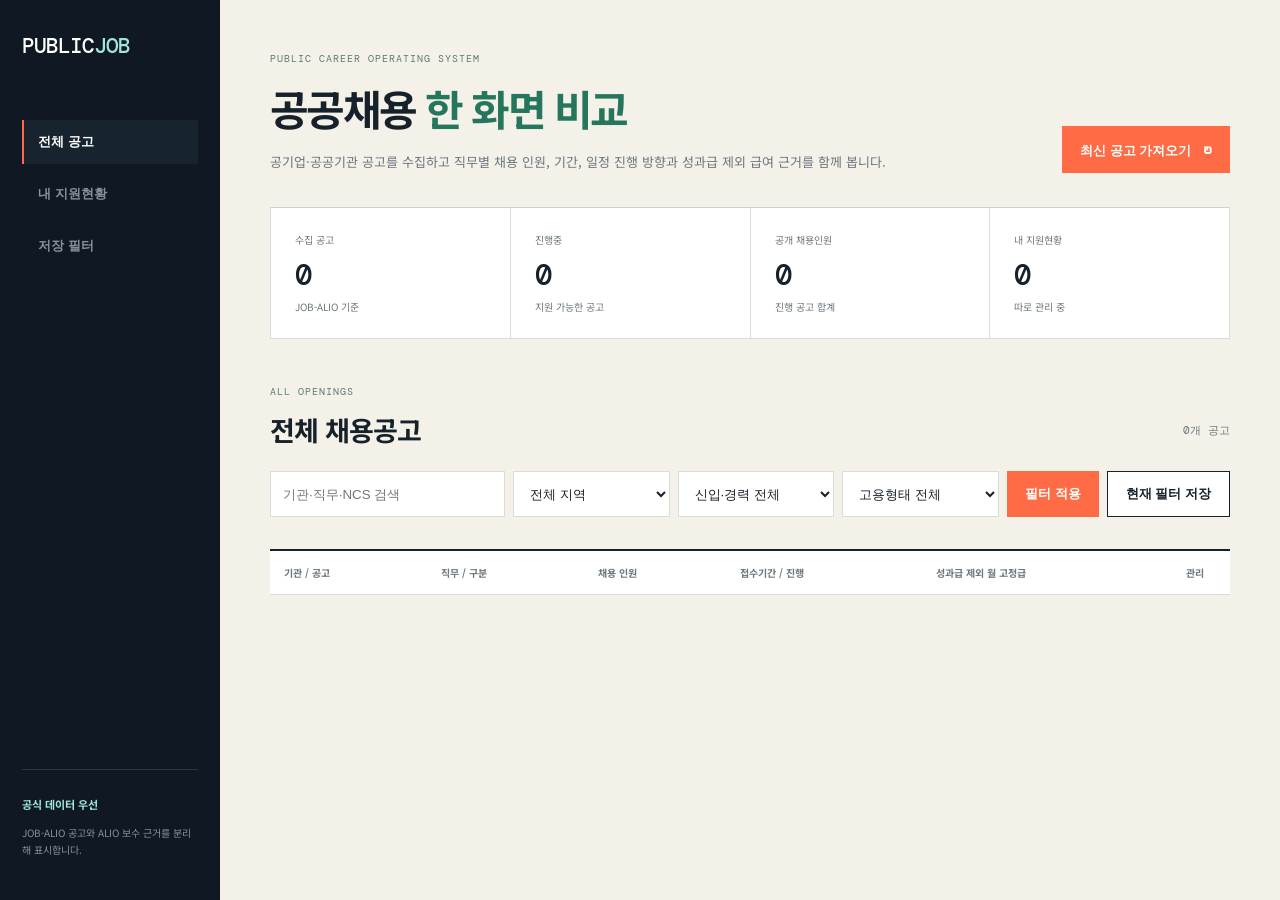
==== templates/index.html @ 454e5772 "feat: build public sector job application dashboard" ====
<!doctype html><html lang="ko"><head><meta charset="utf-8"><meta name="viewport" content="width=device-width,initial-scale=1"><title>공공채용 OS</title><link rel="stylesheet" href="/static/style.css"></head><body>
<aside class="sidebar"><a class="logo" href="#">PUBLIC<span>JOB</span></a><nav><button class="nav active" data-view="all">전체 공고</button><button class="nav" data-view="applied">내 지원현황</button><button class="nav" data-view="filters">저장 필터</button></nav><div class="source-note"><b>공식 데이터 우선</b><p>JOB-ALIO 공고와 ALIO 보수 근거를 분리해 표시합니다.</p></div></aside>
<main><header><div><p class="kicker">PUBLIC CAREER OPERATING SYSTEM</p><h1>공공채용 <em>한 화면 비교</em></h1><p>공기업·공공기관 공고를 수집하고 직무별 채용 인원, 기간, 일정 진행 방향과 성과급 제외 급여 근거를 함께 봅니다.</p></div><button id="sync" class="primary">최신 공고 가져오기 <span>↻</span></button></header>
<section class="stats"><article><small>수집 공고</small><strong id="stat-total">0</strong><span>JOB-ALIO 기준</span></article><article><small>진행중</small><strong id="stat-active">0</strong><span>지원 가능한 공고</span></article><article><small>공개 채용인원</small><strong id="stat-headcount">0</strong><span>진행 공고 합계</span></article><article><small>내 지원현황</small><strong id="stat-applied">0</strong><span>따로 관리 중</span></article></section>
<section class="workspace"><div class="section-head"><div><p class="kicker" id="view-kicker">ALL OPENINGS</p><h2 id="view-title">전체 채용공고</h2></div><p id="result-count">0개 공고</p></div>
<form id="search-form" class="filters"><input name="q" placeholder="기관·직무·NCS 검색"><select name="location"><option value="">전체 지역</option><option>서울</option><option>경기</option><option>인천</option><option>대전</option><option>부산</option><option>충남</option><option>경남</option></select><select name="hire_type"><option value="">신입·경력 전체</option><option>신입</option><option>경력</option><option>신입+경력</option></select><select name="employment_type"><option value="">고용형태 전체</option><option>정규직</option><option>무기계약직</option><option>비정규직</option><option>청년인턴(체험형)</option></select><button>필터 적용</button><button type="button" id="save-filter" class="ghost">현재 필터 저장</button></form>
<div id="saved-filters" class="saved-filters" hidden></div>
<div class="table-wrap"><table><thead><tr><th>기관 / 공고</th><th>직무 / 구분</th><th>채용 인원</th><th>접수기간 / 진행</th><th>성과급 제외 월 고정급</th><th>관리</th></tr></thead><tbody id="jobs"></tbody></table><div id="empty" class="empty" hidden><b>표시할 공고가 없습니다.</b><p>최신 공고를 가져오거나 필터 조건을 변경하세요.</p></div></div>
</section></main>
<div id="drawer-backdrop" class="backdrop" hidden></div><aside id="drawer" class="drawer" aria-hidden="true"><button id="close-drawer" class="close">×</button><div id="drawer-content"></div></aside>
<div id="toast" class="toast" hidden></div>
<script src="/static/app.js"></script></body></html>
---- static/style.css ----
@import url('https://fonts.googleapis.com/css2?family=DM+Mono:wght@400;500&family=Noto+Sans+KR:wght@400;500;700;800&display=swap');
:root{--navy:#101923;--navy2:#192531;--paper:#f4f1e9;--white:#fff;--ink:#17212a;--muted:#6d777e;--cyan:#9de7df;--orange:#ff6b45;--line:#d9ddd9;--green:#26765d}*{box-sizing:border-box}body{margin:0;background:var(--paper);color:var(--ink);font-family:'Noto Sans KR',sans-serif}.sidebar{position:fixed;inset:0 auto 0 0;width:220px;background:var(--navy);color:white;padding:32px 22px;display:flex;flex-direction:column;z-index:5}.logo{color:white;text-decoration:none;font:500 21px 'DM Mono';letter-spacing:-1px}.logo span{color:var(--cyan)}nav{margin-top:60px;display:grid;gap:8px}.nav{border:0;background:transparent;color:#84919b;text-align:left;padding:13px 14px;border-left:2px solid transparent;cursor:pointer;font-weight:700}.nav.active{color:white;border-color:var(--orange);background:#17232e}.source-note{margin-top:auto;border-top:1px solid #2b3843;padding-top:20px}.source-note b{font-size:11px;color:var(--cyan)}.source-note p{font-size:10px;line-height:1.7;color:#83919b}main{margin-left:220px;padding:0 50px 70px;max-width:1600px}header{padding:52px 0 34px;display:flex;justify-content:space-between;align-items:flex-end;border-bottom:1px solid #cfd3cf}.kicker{font:10px 'DM Mono';letter-spacing:.1em;color:#5a7b74;margin:0 0 12px}h1{font-size:42px;letter-spacing:-.06em;margin:0}h1 em{font-style:normal;color:var(--green)}header>div>p:last-child{font-size:13px;color:var(--muted);margin:13px 0 0;max-width:700px;line-height:1.7}.primary,.filters button{border:0;background:var(--orange);color:white;padding:13px 18px;font-weight:800;cursor:pointer;min-height:44px}.primary span{font-size:18px;margin-left:8px}.primary:disabled{opacity:.55;cursor:wait}.stats{display:grid;grid-template-columns:repeat(4,1fr);border:1px solid var(--line);border-width:0 1px 1px 0}.stats article{background:white;padding:24px;border-left:1px solid var(--line);position:relative}.stats small,.stats span{display:block;color:var(--muted);font-size:10px}.stats strong{display:block;font:500 29px 'DM Mono';margin:9px 0 5px}.workspace{padding-top:46px}.section-head{display:flex;align-items:end;justify-content:space-between}.section-head h2{font-size:27px;margin:0;letter-spacing:-.04em}.section-head>p{font:11px 'DM Mono';color:var(--muted)}.filters{display:grid;grid-template-columns:1.5fr repeat(3,1fr) auto auto;gap:8px;margin:22px 0 16px}.filters input,.filters select{border:1px solid var(--line);background:white;padding:12px;color:var(--ink);min-width:0}.filters .ghost{background:white;color:var(--ink);border:1px solid var(--ink)}.saved-filters{display:flex;gap:8px;flex-wrap:wrap;margin-bottom:16px}.filter-chip{border:1px solid #bbc5c0;background:#e8ece7;padding:8px 11px;font-size:11px;cursor:pointer}.filter-chip i{color:var(--orange);font-style:normal;margin-left:7px}.table-wrap{background:white;border-top:2px solid var(--ink);overflow-x:auto}table{width:100%;border-collapse:collapse;min-width:1000px}th{text-align:left;font-size:10px;color:var(--muted);padding:14px;border-bottom:1px solid var(--line)}td{padding:18px 14px;border-bottom:1px solid #eaebe8;vertical-align:top;font-size:12px}td:first-child{width:30%}.org{font-size:10px;color:var(--green);font-weight:800}.title{display:block;color:var(--ink);font-size:14px;font-weight:800;line-height:1.5;margin-top:5px;text-decoration:none}.meta{color:var(--muted);font-size:10px;margin-top:5px}.tags{display:flex;gap:5px;flex-wrap:wrap}.tag{background:#edf1ed;padding:4px 6px;font-size:10px}.headcount{font:500 19px 'DM Mono'}.timeline{font-size:11px;white-space:nowrap}.d-day{display:inline-block;color:#b43a20;background:#fff0eb;padding:3px 6px;margin-top:6px;font-weight:800}.salary b{display:block;font-size:13px}.salary small{display:block;color:var(--muted);font-size:9px;max-width:180px;margin-top:5px;line-height:1.5}.actions{display:flex;gap:5px}.actions button{border:1px solid var(--line);background:white;padding:7px 8px;cursor:pointer;font-size:10px}.actions .apply{background:var(--navy);color:white;border-color:var(--navy)}.empty{text-align:center;padding:70px;color:var(--muted)}.empty b{color:var(--ink)}.backdrop{position:fixed;inset:0;background:#08101899;z-index:9}.drawer{position:fixed;right:0;top:0;bottom:0;width:min(560px,94vw);background:var(--paper);z-index:10;padding:42px;overflow-y:auto;transform:translateX(100%);transition:.25s}.drawer.open{transform:none}.close{position:absolute;right:22px;top:18px;border:0;background:none;font-size:28px;cursor:pointer}.drawer h2{font-size:27px;margin:8px 0 20px}.detail-grid{display:grid;grid-template-columns:1fr 1fr;gap:1px;background:var(--line);border:1px solid var(--line)}.detail-grid div{background:white;padding:14px}.detail-grid small,.detail-section small{display:block;color:var(--muted);font-size:9px}.detail-grid b{font-size:13px}.detail-section{margin-top:26px}.detail-section h3{font-size:15px}.salary-box{background:var(--navy);color:white;padding:20px}.salary-box strong{font-size:19px}.salary-box p{color:#aeb8bd;font-size:11px;line-height:1.7}.process{display:flex;gap:4px;flex-wrap:wrap}.process span{background:white;border:1px solid var(--line);padding:9px}.application-form{display:grid;gap:9px;margin-top:20px}.application-form select,.application-form textarea,.application-form input{padding:11px;border:1px solid var(--line);background:white}.application-form button{border:0;background:var(--orange);color:white;padding:12px;font-weight:800}.source-link{display:inline-block;color:var(--green);margin:8px 10px 0 0;font-size:11px}.toast{position:fixed;right:24px;bottom:24px;background:var(--navy);color:white;padding:14px 20px;z-index:20;font-size:12px}@media(max-width:900px){.sidebar{position:static;width:auto;height:auto;padding:18px 20px;display:block}.logo{display:inline-block}nav{display:flex;margin:16px 0 0}.source-note{display:none}main{margin:0;padding:0 18px 50px}header{align-items:flex-start;gap:20px}h1{font-size:31px}.stats{grid-template-columns:1fr 1fr}.filters{grid-template-columns:1fr 1fr}.filters input{grid-column:1/-1}.table-wrap{background:transparent;overflow:visible}table,tbody{display:block;min-width:0}thead{display:none}tr{display:grid;background:white;margin-bottom:12px;border:1px solid var(--line);padding:15px}td{display:block;padding:6px 0;border:0}td:first-child{width:auto}.actions{margin-top:8px}.drawer{padding:34px 22px}}@media(max-width:560px){header{display:block}.primary{width:100%;margin-top:20px}.stats{grid-template-columns:1fr 1fr}.filters{grid-template-columns:1fr}.filters input{grid-column:auto}.detail-grid{grid-template-columns:1fr}}
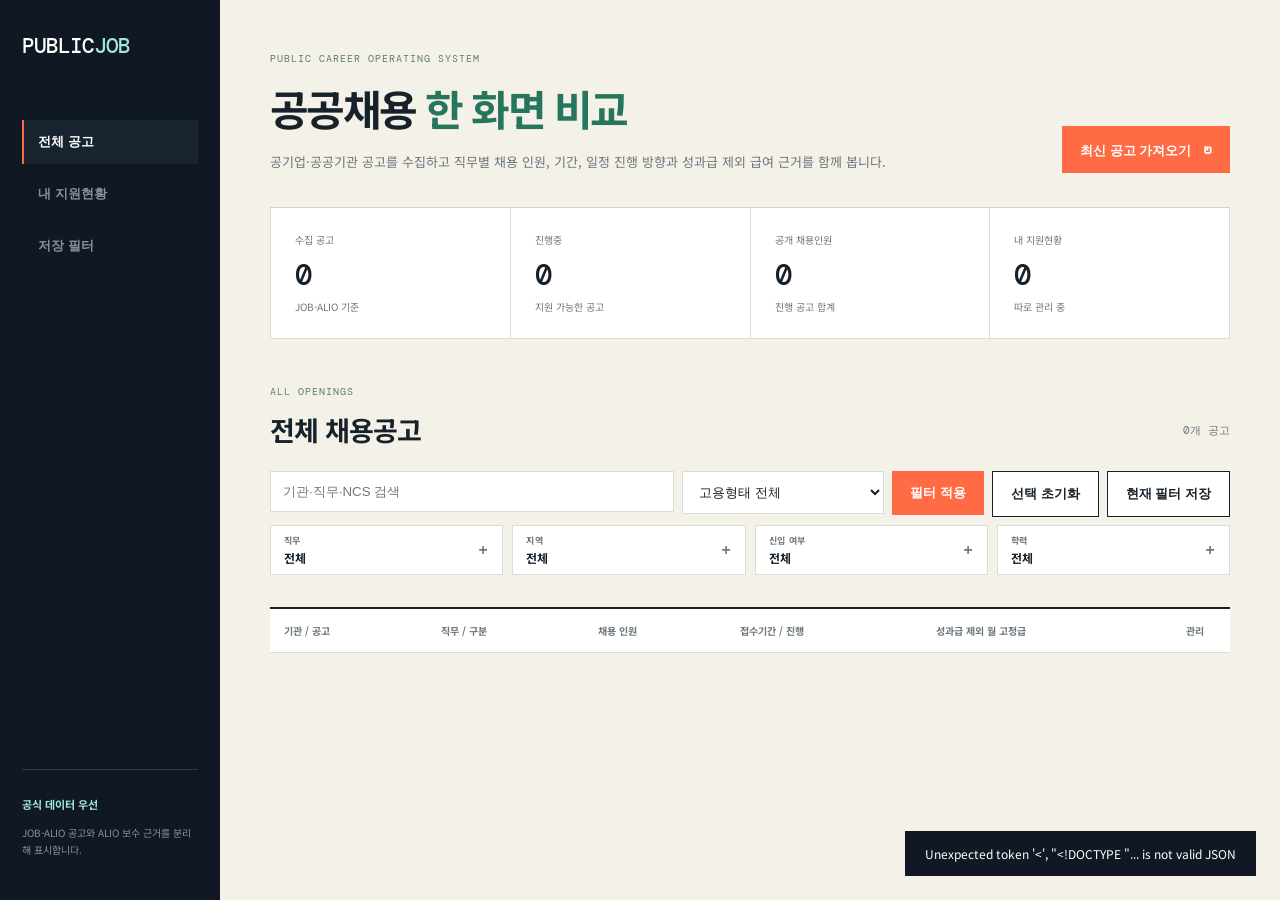
==== commit a04f10bd: "feat: add multi-select job filters" ====
--- a/templates/index.html
+++ b/templates/index.html
@@ -1,9 +1,26 @@
-<!doctype html><html lang="ko"><head><meta charset="utf-8"><meta name="viewport" content="width=device-width,initial-scale=1"><title>공공채용 OS</title><link rel="stylesheet" href="/static/style.css"></head><body>
+<!doctype html><html lang="ko"><head><meta charset="utf-8"><meta name="viewport" content="width=device-width,initial-scale=1"><title>공공채용 OS</title><link rel="stylesheet" href="/static/style.css"><link rel="stylesheet" href="/static/multifilter.css"></head><body>
 <aside class="sidebar"><a class="logo" href="#">PUBLIC<span>JOB</span></a><nav><button class="nav active" data-view="all">전체 공고</button><button class="nav" data-view="applied">내 지원현황</button><button class="nav" data-view="filters">저장 필터</button></nav><div class="source-note"><b>공식 데이터 우선</b><p>JOB-ALIO 공고와 ALIO 보수 근거를 분리해 표시합니다.</p></div></aside>
 <main><header><div><p class="kicker">PUBLIC CAREER OPERATING SYSTEM</p><h1>공공채용 <em>한 화면 비교</em></h1><p>공기업·공공기관 공고를 수집하고 직무별 채용 인원, 기간, 일정 진행 방향과 성과급 제외 급여 근거를 함께 봅니다.</p></div><button id="sync" class="primary">최신 공고 가져오기 <span>↻</span></button></header>
 <section class="stats"><article><small>수집 공고</small><strong id="stat-total">0</strong><span>JOB-ALIO 기준</span></article><article><small>진행중</small><strong id="stat-active">0</strong><span>지원 가능한 공고</span></article><article><small>공개 채용인원</small><strong id="stat-headcount">0</strong><span>진행 공고 합계</span></article><article><small>내 지원현황</small><strong id="stat-applied">0</strong><span>따로 관리 중</span></article></section>
 <section class="workspace"><div class="section-head"><div><p class="kicker" id="view-kicker">ALL OPENINGS</p><h2 id="view-title">전체 채용공고</h2></div><p id="result-count">0개 공고</p></div>
-<form id="search-form" class="filters"><input name="q" placeholder="기관·직무·NCS 검색"><select name="location"><option value="">전체 지역</option><option>서울</option><option>경기</option><option>인천</option><option>대전</option><option>부산</option><option>충남</option><option>경남</option></select><select name="hire_type"><option value="">신입·경력 전체</option><option>신입</option><option>경력</option><option>신입+경력</option></select><select name="employment_type"><option value="">고용형태 전체</option><option>정규직</option><option>무기계약직</option><option>비정규직</option><option>청년인턴(체험형)</option></select><button>필터 적용</button><button type="button" id="save-filter" class="ghost">현재 필터 저장</button></form>
+<form id="search-form" class="filters multi-mode">
+  <input name="q" placeholder="기관·직무·NCS 검색">
+  <div class="multi-filter-row">
+    <details class="multi-filter" data-filter="work_field"><summary><span>직무</span><b>전체</b></summary><div class="option-list" data-options="work_field"></div></details>
+    <details class="multi-filter" data-filter="location"><summary><span>지역</span><b>전체</b></summary><div class="option-list" data-options="location"></div></details>
+    <details class="multi-filter" data-filter="hire_type"><summary><span>신입 여부</span><b>전체</b></summary><div class="option-list" data-options="hire_type"></div></details>
+    <details class="multi-filter" data-filter="education"><summary><span>학력</span><b>전체</b></summary><div class="option-list education-options">
+      <label><input type="checkbox" name="education" value="무관"><span>무관</span></label>
+      <label><input type="checkbox" name="education" value="고졸"><span>고졸</span></label>
+      <label><input type="checkbox" name="education" value="전문학사"><span>전문학사</span></label>
+      <label><input type="checkbox" name="education" value="학사"><span>학사</span></label>
+      <label><input type="checkbox" name="education" value="석사"><span>석사</span></label>
+      <label><input type="checkbox" name="education" value="박사"><span>박사</span></label>
+    </div></details>
+  </div>
+  <select name="employment_type"><option value="">고용형태 전체</option><option>정규직</option><option>무기계약직</option><option>비정규직</option><option>청년인턴(체험형)</option></select>
+  <button>필터 적용</button><button type="button" id="clear-filter" class="ghost">선택 초기화</button><button type="button" id="save-filter" class="ghost">현재 필터 저장</button>
+</form>
 <div id="saved-filters" class="saved-filters" hidden></div>
 <div class="table-wrap"><table><thead><tr><th>기관 / 공고</th><th>직무 / 구분</th><th>채용 인원</th><th>접수기간 / 진행</th><th>성과급 제외 월 고정급</th><th>관리</th></tr></thead><tbody id="jobs"></tbody></table><div id="empty" class="empty" hidden><b>표시할 공고가 없습니다.</b><p>최신 공고를 가져오거나 필터 조건을 변경하세요.</p></div></div>
 </section></main>
--- a/static/multifilter.css
+++ b/static/multifilter.css
@@ -0,0 +1,21 @@
+/* Multi-select filters */
+.filters.multi-mode{grid-template-columns:minmax(220px,2fr) minmax(150px,1fr) auto auto auto;align-items:start}
+.multi-filter-row{grid-column:1/-1;grid-row:2;display:grid;grid-template-columns:repeat(4,minmax(0,1fr));gap:9px}
+.multi-filter{position:relative;min-width:0}
+.multi-filter summary{list-style:none;min-height:48px;background:#fff;border:1px solid var(--line);padding:8px 38px 8px 13px;display:flex;flex-direction:column;justify-content:center;cursor:pointer;position:relative;user-select:none}
+.multi-filter summary::-webkit-details-marker{display:none}
+.multi-filter summary:after{content:'+';position:absolute;right:14px;top:50%;transform:translateY(-50%);font:500 17px 'DM Mono';color:var(--muted)}
+.multi-filter[open] summary:after{content:'−'}
+.multi-filter summary span{font-size:9px;color:var(--muted);font-weight:700;letter-spacing:.04em}
+.multi-filter summary b{font-size:12px;white-space:nowrap;overflow:hidden;text-overflow:ellipsis;margin-top:2px}
+.multi-filter.selected summary{border-color:var(--green);box-shadow:inset 3px 0 0 var(--green)}
+.multi-filter.selected summary b{color:var(--green)}
+.option-list{position:absolute;top:calc(100% + 5px);left:0;right:0;z-index:30;background:#fff;border:1px solid var(--ink);box-shadow:5px 6px 0 rgba(16,25,35,.16);padding:8px;max-height:260px;overflow:auto;display:grid;gap:2px}
+.option-list label{display:flex;align-items:center;gap:9px;padding:9px 8px;cursor:pointer;font-size:12px;border-radius:2px}
+.option-list label:hover{background:#edf7f4}
+.option-list input{width:16px;height:16px;accent-color:var(--green);margin:0;flex:0 0 auto}
+.option-list input:checked+span{font-weight:800;color:var(--green)}
+.education-options{grid-template-columns:1fr 1fr}
+.filters.multi-mode>.ghost{white-space:nowrap}
+@media(max-width:1100px){.filters.multi-mode{grid-template-columns:1fr 1fr auto}.filters.multi-mode>input{grid-column:1/2}.filters.multi-mode>select{grid-column:2/3}.multi-filter-row{grid-template-columns:repeat(2,minmax(0,1fr));grid-row:2}.filters.multi-mode>button{grid-row:3}}
+@media(max-width:680px){.filters.multi-mode{display:grid;grid-template-columns:1fr 1fr}.filters.multi-mode>input,.filters.multi-mode>select,.multi-filter-row{grid-column:1/-1}.multi-filter-row{position:relative;grid-row:auto;grid-template-columns:1fr}.filters.multi-mode>button{grid-row:auto}.option-list{position:relative;top:0;box-shadow:none;border-top:0}.multi-filter[open] summary{border-color:var(--ink)}}
